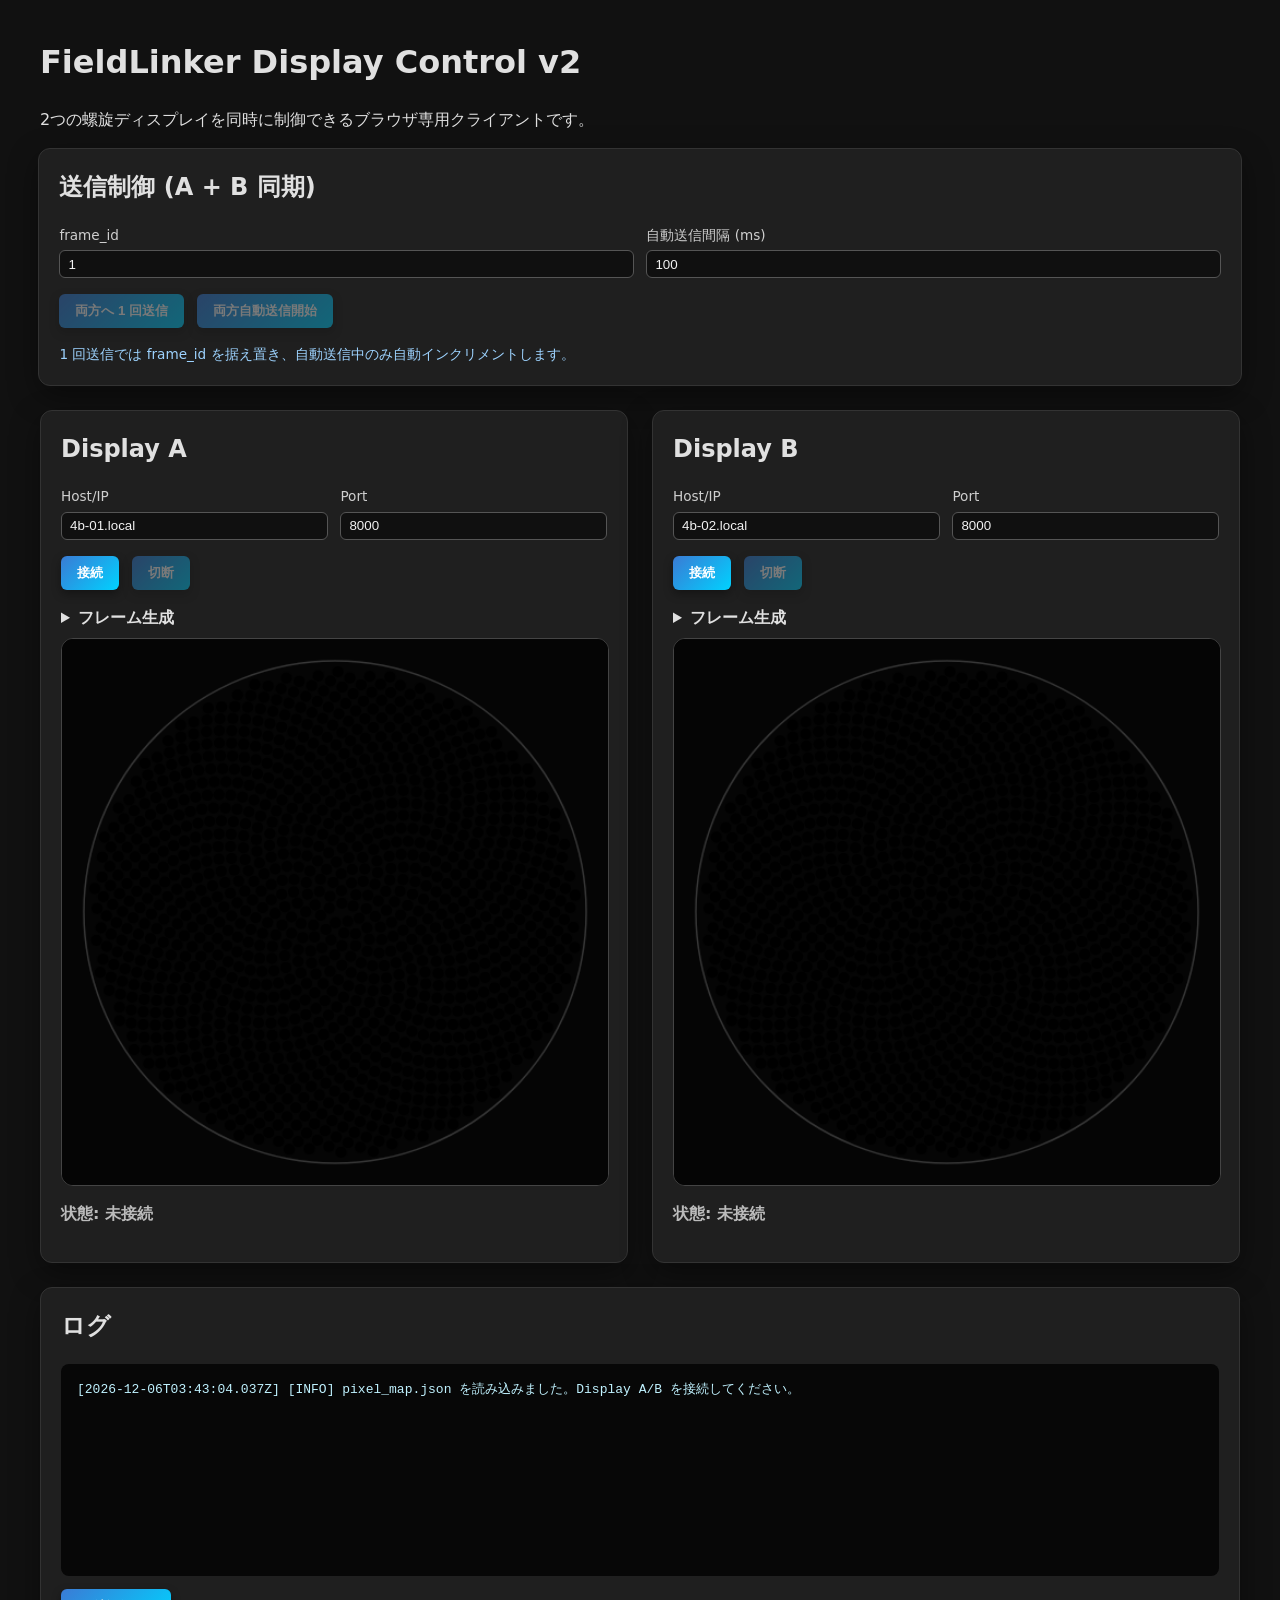
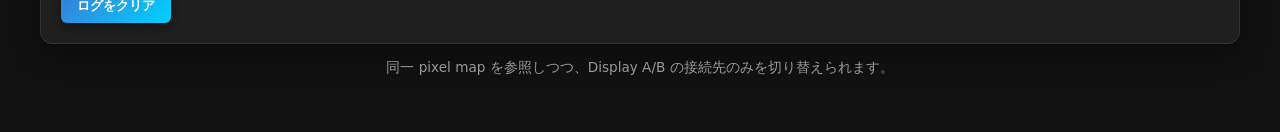
==== raspberrypi/webclient_v2/index.html @ 0f1f369a "feat dual web client" ====
<!DOCTYPE html>
<html lang="ja">
  <head>
    <meta charset="utf-8" />
    <meta name="viewport" content="width=device-width, initial-scale=1" />
    <title>FieldLinker Display Control v2</title>
    <link rel="stylesheet" href="./style.css" />
  </head>
  <body>
    <header>
      <h1>FieldLinker Display Control v2</h1>
      <p>2つの螺旋ディスプレイを同時に制御できるブラウザ専用クライアントです。</p>
    </header>

    <section class="panel shared-controls">
      <h2>送信制御 (A + B 同期)</h2>
      <div class="form-grid">
        <label>frame_id
          <input type="number" id="shared-frame" min="0" value="1" />
        </label>
        <label>自動送信間隔 (ms)
          <input type="number" id="shared-interval" min="50" value="100" />
        </label>
      </div>
      <div class="button-row">
        <button id="shared-send" disabled>両方へ 1 回送信</button>
        <button id="shared-auto" disabled>両方自動送信開始</button>
      </div>
      <p class="hint">1 回送信では frame_id を据え置き、自動送信中のみ自動インクリメントします。</p>
    </section>

    <main class="layout">
      <section class="panel-group">
        <div class="panel" id="panel-panelA">
          <h2>Display A</h2>
          <div class="form-grid">
            <label>Host/IP
              <input type="text" id="panelA-host" placeholder="4b-01.local" />
            </label>
            <label>Port
              <input type="number" id="panelA-port" min="1" max="65535" value="8000" />
            </label>
          </div>
          <div class="button-row">
            <button id="panelA-connect">接続</button>
            <button id="panelA-disconnect" disabled>切断</button>
          </div>
          <details>
            <summary>フレーム生成</summary>
            <div class="form-grid">
              <label>R
                <input type="number" id="panelA-color-r" min="0" max="15" value="5" />
              </label>
              <label>G
                <input type="number" id="panelA-color-g" min="0" max="15" value="5" />
              </label>
              <label>B
                <input type="number" id="panelA-color-b" min="0" max="15" value="5" />
              </label>
            </div>
            <div class="button-row">
              <button id="panelA-solid">単色生成</button>
              <button id="panelA-random">ランダム生成</button>
            </div>
          </details>
          <canvas id="panelA-canvas" width="500" height="500"></canvas>
          <p class="status">状態: <span id="panelA-status">未接続</span></p>
        </div>

        <div class="panel" id="panel-panelB">
          <h2>Display B</h2>
          <div class="form-grid">
            <label>Host/IP
              <input type="text" id="panelB-host" placeholder="4b-02.local" />
            </label>
            <label>Port
              <input type="number" id="panelB-port" min="1" max="65535" value="8000" />
            </label>
          </div>
          <div class="button-row">
            <button id="panelB-connect">接続</button>
            <button id="panelB-disconnect" disabled>切断</button>
          </div>
          <details>
            <summary>フレーム生成</summary>
            <div class="form-grid">
              <label>R
                <input type="number" id="panelB-color-r" min="0" max="15" value="5" />
              </label>
              <label>G
                <input type="number" id="panelB-color-g" min="0" max="15" value="5" />
              </label>
              <label>B
                <input type="number" id="panelB-color-b" min="0" max="15" value="5" />
              </label>
            </div>
            <div class="button-row">
              <button id="panelB-solid">単色生成</button>
              <button id="panelB-random">ランダム生成</button>
            </div>
          </details>
          <canvas id="panelB-canvas" width="500" height="500"></canvas>
          <p class="status">状態: <span id="panelB-status">未接続</span></p>
        </div>
      </section>

      <section class="panel log-panel">
        <h2>ログ</h2>
        <pre id="log"></pre>
        <button id="clear-log">ログをクリア</button>
      </section>
    </main>

    <footer>
      <p>同一 pixel map を参照しつつ、Display A/B の接続先のみを切り替えられます。</p>
    </footer>

    <script type="module" src="./app.js"></script>
  </body>
</html>
---- raspberrypi/webclient_v2/style.css ----
:root {
  font-family: "Segoe UI", system-ui, -apple-system, BlinkMacSystemFont, sans-serif;
  color: #e0e0e0;
  background: #111;
  line-height: 1.5;
}

body {
  margin: 0;
  padding: clamp(1rem, 3vw, 2.5rem);
  background: #111;
}

h1,
h2,
h3 {
  margin-top: 0;
}

header,
footer {
  max-width: 1200px;
  margin: 0 auto 1rem;
}

main.layout {
  display: flex;
  flex-direction: column;
  gap: 1.5rem;
  max-width: 1200px;
  margin: 0 auto;
}

.panel-group {
  display: grid;
  grid-template-columns: repeat(auto-fit, minmax(320px, 1fr));
  gap: 1.5rem;
}

.panel {
  background: #1f1f1f;
  border: 1px solid #333;
  border-radius: 12px;
  padding: 1.25rem;
  box-shadow: 0 10px 30px rgba(0, 0, 0, 0.4);
}

.shared-controls {
  max-width: 1200px;
  margin: 0 auto 1.5rem;
}

.log-panel {
  min-height: 200px;
}

.form-grid {
  display: grid;
  grid-template-columns: repeat(auto-fit, minmax(140px, 1fr));
  gap: 0.8rem;
  margin-bottom: 1rem;
}

label {
  display: flex;
  flex-direction: column;
  font-size: 0.85rem;
  color: #cfcfcf;
  gap: 0.3rem;
}

input[type="text"],
input[type="number"] {
  background: #101010;
  border: 1px solid #555;
  border-radius: 6px;
  padding: 0.35rem 0.5rem;
  color: #f2f2f2;
}

input:focus {
  outline: 2px solid #4d9fff;
}

.button-row {
  display: flex;
  flex-wrap: wrap;
  gap: 0.8rem;
  margin-bottom: 1rem;
}

button {
  border: none;
  border-radius: 6px;
  padding: 0.5rem 1rem;
  background: linear-gradient(135deg, #3a7bd5, #00d2ff);
  color: #fff;
  cursor: pointer;
  font-weight: 600;
  box-shadow: 0 4px 10px rgba(0, 0, 0, 0.35);
  transition: transform 0.15s ease, opacity 0.15s ease;
}

button:hover:enabled {
  transform: translateY(-1px);
}

button:disabled {
  opacity: 0.4;
  cursor: not-allowed;
}

canvas {
  width: 100%;
  height: auto;
  border-radius: 12px;
  border: 1px solid #444;
  background: #050505;
  display: block;
  margin-bottom: 0.5rem;
}

.status {
  font-weight: 600;
  color: #bbb;
}

#log {
  min-height: 180px;
  max-height: 320px;
  overflow: auto;
  background: #070707;
  border-radius: 8px;
  padding: 1rem;
  color: #c0f2ff;
}

details summary {
  cursor: pointer;
  font-weight: 600;
  margin-bottom: 0.5rem;
}

footer {
  text-align: center;
  color: #999;
  font-size: 0.85rem;
}

.hint {
  color: #9dd3ff;
  font-size: 0.85rem;
  margin: 0.5rem 0 0;
}
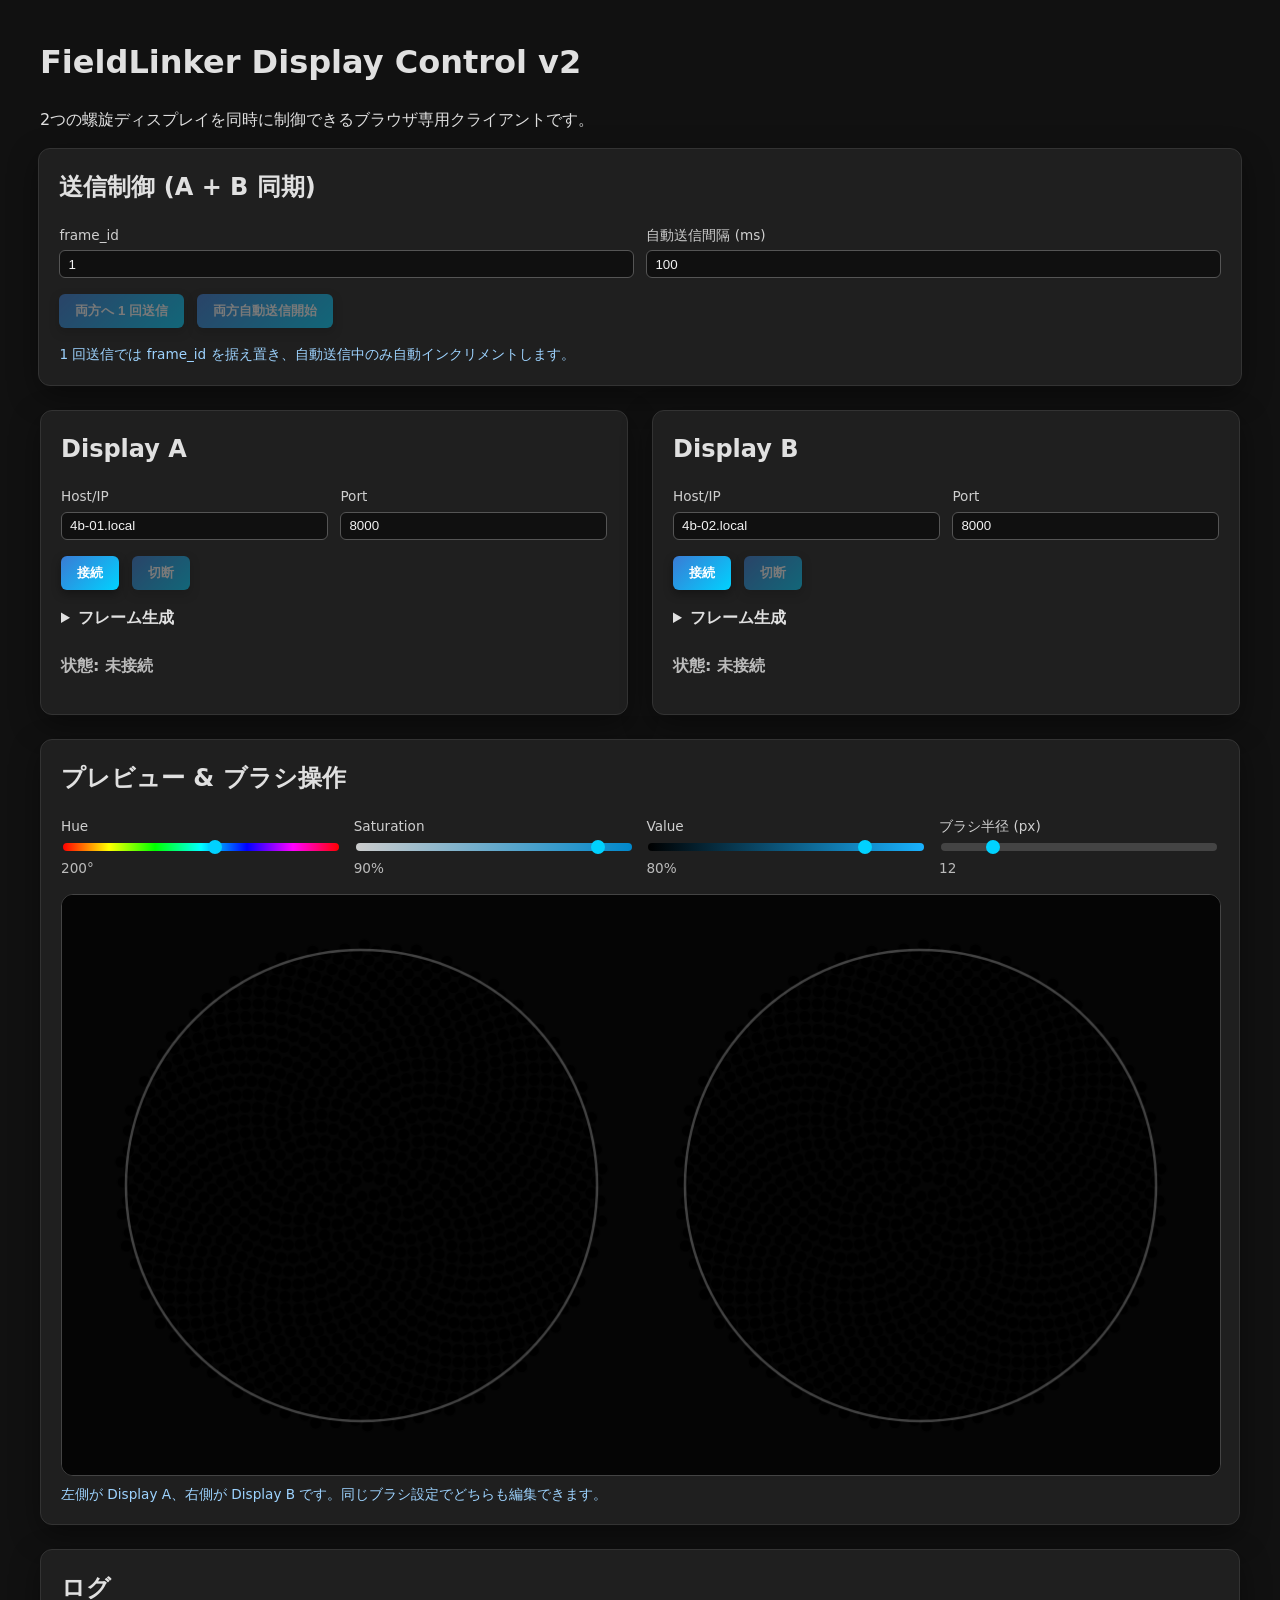
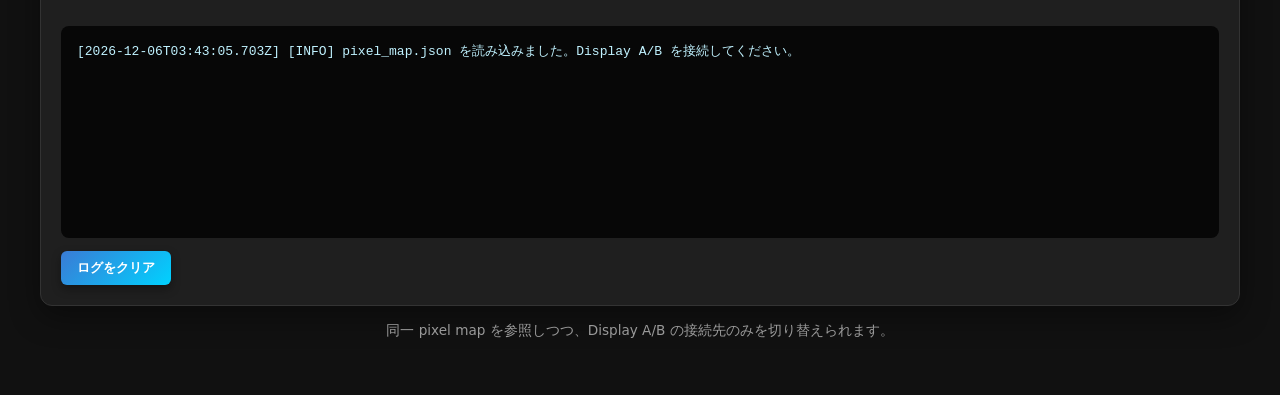
==== commit 84981c60: "fic webclient" ====
--- a/raspberrypi/webclient_v2/index.html
+++ b/raspberrypi/webclient_v2/index.html
@@ -47,15 +47,18 @@
           </div>
           <details>
             <summary>フレーム生成</summary>
-            <div class="form-grid">
+            <div class="form-grid slider-grid">
               <label>R
-                <input type="number" id="panelA-color-r" min="0" max="15" value="5" />
+                <input type="range" id="panelA-color-r" min="0" max="15" value="5" />
+                <span data-slider-value="panelA-color-r">5</span>
               </label>
               <label>G
-                <input type="number" id="panelA-color-g" min="0" max="15" value="5" />
+                <input type="range" id="panelA-color-g" min="0" max="15" value="5" />
+                <span data-slider-value="panelA-color-g">5</span>
               </label>
               <label>B
-                <input type="number" id="panelA-color-b" min="0" max="15" value="5" />
+                <input type="range" id="panelA-color-b" min="0" max="15" value="5" />
+                <span data-slider-value="panelA-color-b">5</span>
               </label>
             </div>
             <div class="button-row">
@@ -63,7 +66,6 @@
               <button id="panelA-random">ランダム生成</button>
             </div>
           </details>
-          <canvas id="panelA-canvas" width="500" height="500"></canvas>
           <p class="status">状態: <span id="panelA-status">未接続</span></p>
         </div>
 
@@ -83,15 +85,18 @@
           </div>
           <details>
             <summary>フレーム生成</summary>
-            <div class="form-grid">
+            <div class="form-grid slider-grid">
               <label>R
-                <input type="number" id="panelB-color-r" min="0" max="15" value="5" />
+                <input type="range" id="panelB-color-r" min="0" max="15" value="5" />
+                <span data-slider-value="panelB-color-r">5</span>
               </label>
               <label>G
-                <input type="number" id="panelB-color-g" min="0" max="15" value="5" />
+                <input type="range" id="panelB-color-g" min="0" max="15" value="5" />
+                <span data-slider-value="panelB-color-g">5</span>
               </label>
               <label>B
-                <input type="number" id="panelB-color-b" min="0" max="15" value="5" />
+                <input type="range" id="panelB-color-b" min="0" max="15" value="5" />
+                <span data-slider-value="panelB-color-b">5</span>
               </label>
             </div>
             <div class="button-row">
@@ -99,9 +104,32 @@
               <button id="panelB-random">ランダム生成</button>
             </div>
           </details>
-          <canvas id="panelB-canvas" width="500" height="500"></canvas>
           <p class="status">状態: <span id="panelB-status">未接続</span></p>
         </div>
+      </section>
+
+      <section class="panel preview-panel">
+        <h2>プレビュー & ブラシ操作</h2>
+        <div class="form-grid brush-grid">
+          <label>Hue
+            <input type="range" id="brush-h" min="0" max="360" value="200" />
+            <span data-slider-value="brush-h">200°</span>
+          </label>
+          <label>Saturation
+            <input type="range" id="brush-s" min="0" max="100" value="90" />
+            <span data-slider-value="brush-s">90%</span>
+          </label>
+          <label>Value
+            <input type="range" id="brush-v" min="0" max="100" value="80" />
+            <span data-slider-value="brush-v">80%</span>
+          </label>
+          <label>ブラシ半径 (px)
+            <input type="range" id="brush-radius" min="2" max="60" value="12" />
+            <span id="brush-radius-value">12</span>
+          </label>
+        </div>
+        <canvas id="preview-canvas" width="1100" height="550"></canvas>
+        <p class="hint">左側が Display A、右側が Display B です。同じブラシ設定でどちらも編集できます。</p>
       </section>
 
       <section class="panel log-panel">
--- a/raspberrypi/webclient_v2/style.css
+++ b/raspberrypi/webclient_v2/style.css
@@ -61,6 +61,45 @@
   margin-bottom: 1rem;
 }
 
+.slider-grid label,
+.brush-grid label {
+  min-width: 120px;
+}
+
+input[type="range"] {
+  appearance: none;
+  height: 4px;
+  border-radius: 4px;
+  background: #444;
+  position: relative;
+}
+
+input[type="range"]::-webkit-slider-thumb {
+  appearance: none;
+  width: 14px;
+  height: 14px;
+  border-radius: 50%;
+  background: #00d2ff;
+  cursor: pointer;
+}
+
+input[type="range"]::-moz-range-thumb {
+  width: 14px;
+  height: 14px;
+  border-radius: 50%;
+  background: #00d2ff;
+  cursor: pointer;
+}
+
+.brush-grid span {
+  font-size: 0.85rem;
+  color: #bbb;
+}
+
+.brush-grid label input[type="range"] {
+  height: 8px;
+}
+
 label {
   display: flex;
   flex-direction: column;
@@ -120,6 +159,11 @@
   margin-bottom: 0.5rem;
 }
 
+#preview-canvas {
+  max-width: 1200px;
+  margin: 1rem auto 0.5rem;
+}
+
 .status {
   font-weight: 600;
   color: #bbb;
